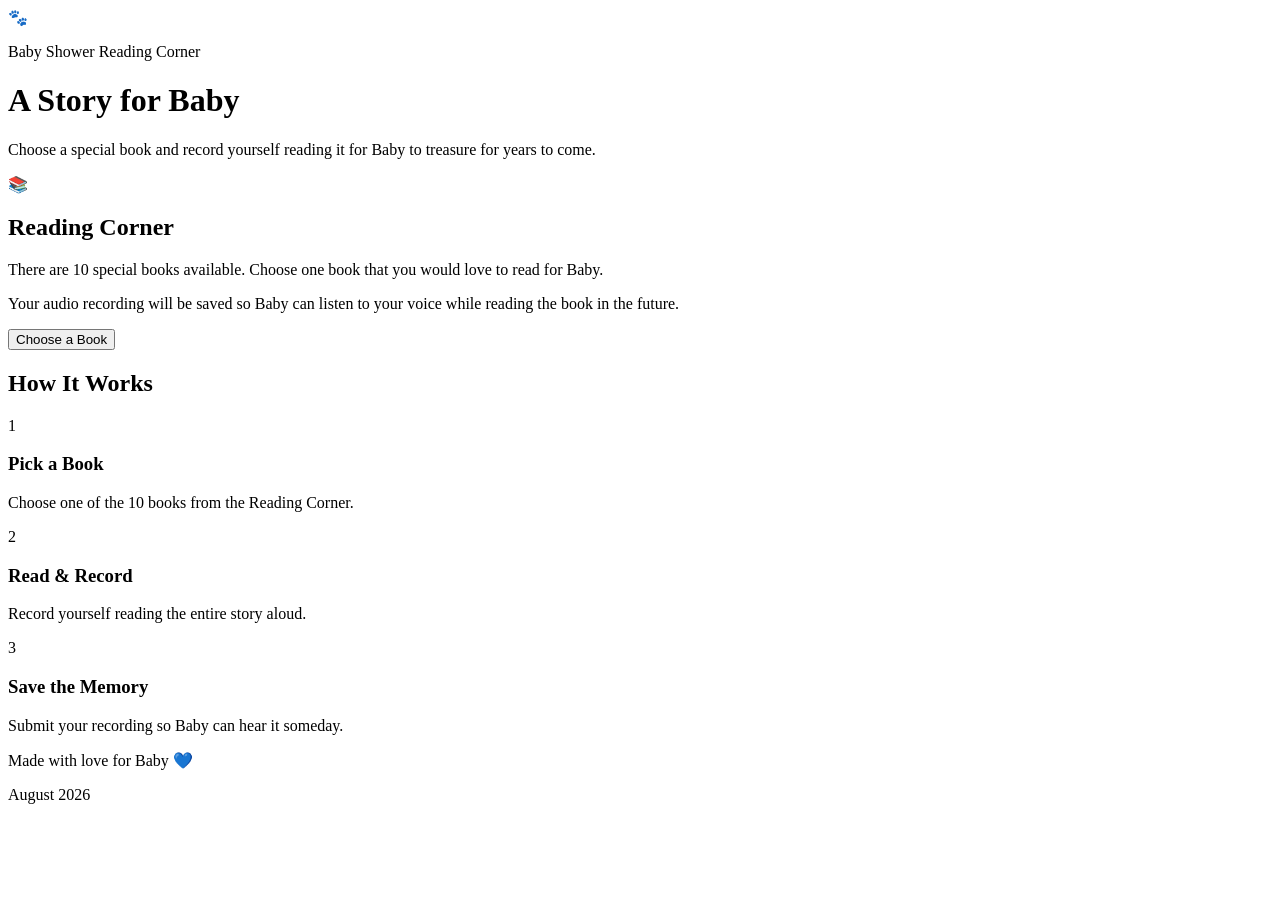
==== docs/index.html @ fb91f5d6 "Create index.html" ====
<!DOCTYPE html>
<html lang="en">

<head>

    <meta charset="UTF-8">

    <meta
        name="viewport"
        content="width=device-width, initial-scale=1.0"
    >

    <title>Baby's Reading Corner</title>

    <link
        rel="stylesheet"
        href="style.css"
    >

</head>


<body>

    <main class="page-container">


        <!-- Welcome Section -->

        <header class="welcome-card">

            <div class="paw-print">
                🐾
            </div>

            <p class="small-title">
                Baby Shower Reading Corner
            </p>

            <h1>
                A Story for Baby
            </h1>

            <p class="welcome-message">
                Choose a special book and record
                yourself reading it for Baby to
                treasure for years to come.
            </p>

        </header>


        <!-- Reading Corner -->

        <section class="reading-card">

            <div class="book-icon">
                📚
            </div>

            <h2>
                Reading Corner
            </h2>

            <p>
                There are 10 special books available.
                Choose one book that you would love
                to read for Baby.
            </p>

            <p>
                Your audio recording will be saved
                so Baby can listen to your voice
                while reading the book in the future.
            </p>

            <button class="choose-button">
                Choose a Book
            </button>

        </section>


        <!-- Instructions -->

        <section class="instructions">

            <h2>
                How It Works
            </h2>

            <div class="steps">

                <div class="step">

                    <span>
                        1
                    </span>

                    <h3>
                        Pick a Book
                    </h3>

                    <p>
                        Choose one of the 10 books
                        from the Reading Corner.
                    </p>

                </div>


                <div class="step">

                    <span>
                        2
                    </span>

                    <h3>
                        Read & Record
                    </h3>

                    <p>
                        Record yourself reading
                        the entire story aloud.
                    </p>

                </div>


                <div class="step">

                    <span>
                        3
                    </span>

                    <h3>
                        Save the Memory
                    </h3>

                    <p>
                        Submit your recording so
                        Baby can hear it someday.
                    </p>

                </div>

            </div>

        </section>


        <!-- Footer -->

        <footer>

            <p>
                Made with love for Baby 💙
            </p>

            <p class="event-date">
                August 2026
            </p>

        </footer>


    </main>

</body>

</html>
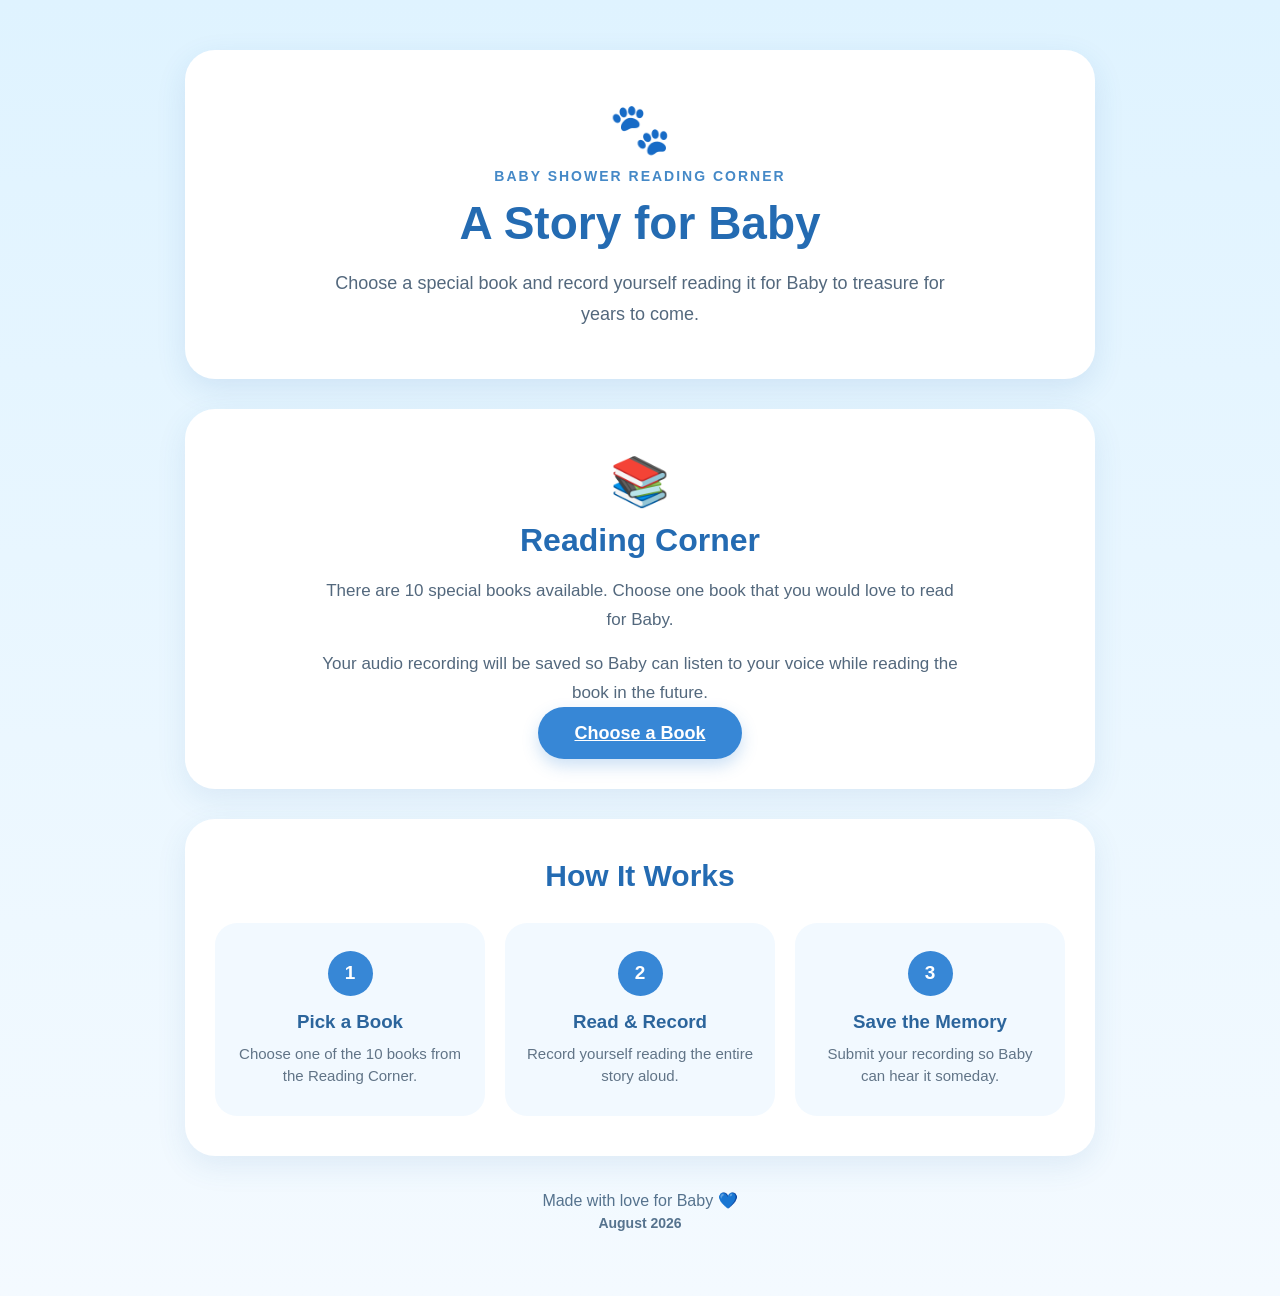
==== commit 88929081: "Update index.html" ====
--- a/docs/index.html
+++ b/docs/index.html
@@ -74,9 +74,12 @@
                 while reading the book in the future.
             </p>
 
-            <button class="choose-button">
-                Choose a Book
-            </button>
+           <a
+    href="books.html"
+    class="choose-button"
+>
+    Choose a Book
+</a>
 
         </section>
 
--- a/docs/style.css
+++ b/docs/style.css
@@ -0,0 +1,563 @@
+/* ========================================
+   BABY SHOWER READING CORNER
+   Main Website Design
+======================================== */
+
+
+/* ---------- Page Reset ---------- */
+
+* {
+    margin: 0;
+    padding: 0;
+    box-sizing: border-box;
+}
+
+
+/* ---------- Main Page ---------- */
+
+body {
+    font-family: Arial, Helvetica, sans-serif;
+
+    background:
+        linear-gradient(
+            180deg,
+            #dff3ff 0%,
+            #f4faff 100%
+        );
+
+    color: #24364b;
+
+    min-height: 100vh;
+}
+
+
+.page-container {
+    width: 90%;
+    max-width: 950px;
+
+    margin: 0 auto;
+
+    padding:
+        50px
+        20px;
+}
+
+
+/* ========================================
+   WELCOME CARD
+======================================== */
+
+.welcome-card {
+    background-color: white;
+
+    text-align: center;
+
+    padding:
+        50px
+        30px;
+
+    border-radius: 30px;
+
+    box-shadow:
+        0
+        10px
+        30px
+        rgba(45, 110, 170, 0.12);
+
+    margin-bottom: 30px;
+}
+
+
+.paw-print {
+    font-size: 50px;
+
+    margin-bottom: 10px;
+}
+
+
+.small-title {
+    color: #4589c7;
+
+    font-size: 14px;
+
+    font-weight: bold;
+
+    letter-spacing: 2px;
+
+    text-transform: uppercase;
+
+    margin-bottom: 12px;
+}
+
+
+.welcome-card h1 {
+    color: #246bb2;
+
+    font-size: 46px;
+
+    margin-bottom: 18px;
+}
+
+
+.welcome-message {
+    max-width: 620px;
+
+    margin: 0 auto;
+
+    font-size: 18px;
+
+    line-height: 1.7;
+
+    color: #53687d;
+}
+
+
+/* ========================================
+   READING CARD
+======================================== */
+
+.reading-card {
+    background-color: white;
+
+    text-align: center;
+
+    padding:
+        45px
+        35px;
+
+    border-radius: 30px;
+
+    box-shadow:
+        0
+        10px
+        30px
+        rgba(45, 110, 170, 0.10);
+
+    margin-bottom: 30px;
+}
+
+
+.book-icon {
+    font-size: 48px;
+
+    margin-bottom: 12px;
+}
+
+
+.reading-card h2 {
+    color: #246bb2;
+
+    font-size: 32px;
+
+    margin-bottom: 18px;
+}
+
+
+.reading-card p {
+    max-width: 650px;
+
+    margin:
+        0
+        auto
+        15px;
+
+    font-size: 17px;
+
+    line-height: 1.7;
+
+    color: #53687d;
+}
+
+
+/* ========================================
+   CHOOSE BOOK BUTTON
+======================================== */
+
+.choose-button {
+    border: none;
+
+    background-color: #3787d6;
+
+    color: white;
+
+    font-size: 18px;
+
+    font-weight: bold;
+
+    padding:
+        16px
+        36px;
+
+    border-radius: 50px;
+
+    margin-top: 18px;
+
+    cursor: pointer;
+
+    box-shadow:
+        0
+        7px
+        16px
+        rgba(55, 135, 214, 0.25);
+
+    transition:
+        transform 0.2s ease,
+        box-shadow 0.2s ease;
+}
+
+
+.choose-button:hover {
+    transform: translateY(-2px);
+
+    box-shadow:
+        0
+        10px
+        20px
+        rgba(55, 135, 214, 0.30);
+}
+
+
+/* ========================================
+   HOW IT WORKS
+======================================== */
+
+.instructions {
+    background-color: white;
+
+    padding:
+        40px
+        30px;
+
+    border-radius: 30px;
+
+    box-shadow:
+        0
+        10px
+        30px
+        rgba(45, 110, 170, 0.10);
+}
+
+
+.instructions h2 {
+    text-align: center;
+
+    color: #246bb2;
+
+    font-size: 30px;
+
+    margin-bottom: 30px;
+}
+
+
+.steps {
+    display: grid;
+
+    grid-template-columns:
+        repeat(3, 1fr);
+
+    gap: 20px;
+}
+
+
+.step {
+    text-align: center;
+
+    background-color: #f2f9ff;
+
+    padding:
+        28px
+        20px;
+
+    border-radius: 22px;
+}
+
+
+.step span {
+    display: flex;
+
+    align-items: center;
+
+    justify-content: center;
+
+    width: 45px;
+
+    height: 45px;
+
+    margin:
+        0
+        auto
+        15px;
+
+    background-color: #3787d6;
+
+    color: white;
+
+    border-radius: 50%;
+
+    font-size: 19px;
+
+    font-weight: bold;
+}
+
+
+.step h3 {
+    color: #2c659c;
+
+    margin-bottom: 10px;
+}
+
+
+.step p {
+    color: #617487;
+
+    font-size: 15px;
+
+    line-height: 1.5;
+}
+
+
+/* ========================================
+   FOOTER
+======================================== */
+
+footer {
+    text-align: center;
+
+    padding:
+        35px
+        10px
+        10px;
+
+    color: #56738e;
+}
+
+
+footer p {
+    margin-bottom: 5px;
+}
+
+
+.event-date {
+    font-size: 14px;
+
+    font-weight: bold;
+}
+
+
+/* ========================================
+   PHONE / MOBILE DESIGN
+======================================== */
+
+@media (max-width: 700px) {
+
+    .page-container {
+        width: 94%;
+
+        padding:
+            25px
+            10px;
+    }
+
+
+    .welcome-card {
+        padding:
+            40px
+            22px;
+    }
+
+
+    .welcome-card h1 {
+        font-size: 35px;
+    }
+
+
+    .welcome-message {
+        font-size: 16px;
+    }
+
+
+    .reading-card {
+        padding:
+            35px
+            22px;
+    }
+
+
+    .steps {
+        grid-template-columns: 1fr;
+    }
+
+
+    .choose-button {
+        width: 100%;
+
+        max-width: 300px;
+    }
+
+}
+
+/* ========================================
+   BOOK SELECTION PAGE
+======================================== */
+
+.book-section {
+    margin-top: 30px;
+}
+
+
+.book-grid {
+    display: grid;
+
+    grid-template-columns:
+        repeat(2, 1fr);
+
+    gap: 20px;
+}
+
+
+.book-card {
+    position: relative;
+
+    display: block;
+
+    background-color: white;
+
+    text-decoration: none;
+
+    color: #24364b;
+
+    padding:
+        32px
+        25px;
+
+    border-radius: 25px;
+
+    text-align: center;
+
+    box-shadow:
+        0
+        10px
+        25px
+        rgba(45, 110, 170, 0.10);
+
+    transition:
+        transform 0.2s ease,
+        box-shadow 0.2s ease;
+}
+
+
+.book-card:hover {
+    transform: translateY(-4px);
+
+    box-shadow:
+        0
+        14px
+        30px
+        rgba(45, 110, 170, 0.16);
+}
+
+
+.book-number {
+    position: absolute;
+
+    top: 18px;
+
+    left: 18px;
+
+    width: 34px;
+
+    height: 34px;
+
+    display: flex;
+
+    align-items: center;
+
+    justify-content: center;
+
+    background-color: #3787d6;
+
+    color: white;
+
+    border-radius: 50%;
+
+    font-weight: bold;
+}
+
+
+.book-emoji {
+    font-size: 52px;
+
+    margin-bottom: 15px;
+}
+
+
+.book-card h2 {
+    color: #246bb2;
+
+    font-size: 22px;
+
+    margin-bottom: 10px;
+}
+
+
+.book-card p {
+    color: #667b90;
+
+    font-size: 15px;
+}
+
+
+/* ========================================
+   BACK BUTTON
+======================================== */
+
+.back-area {
+    text-align: center;
+
+    margin-top: 35px;
+}
+
+
+.back-button {
+    display: inline-block;
+
+    text-decoration: none;
+
+    color: #246bb2;
+
+    background-color: white;
+
+    padding:
+        14px
+        26px;
+
+    border-radius: 50px;
+
+    font-weight: bold;
+
+    box-shadow:
+        0
+        8px
+        20px
+        rgba(45, 110, 170, 0.10);
+}
+
+
+/* ========================================
+   MOBILE BOOK PAGE
+======================================== */
+
+@media (max-width: 700px) {
+
+    .book-grid {
+        grid-template-columns: 1fr;
+    }
+
+
+    .book-card {
+        padding:
+            30px
+            20px;
+    }
+
+}
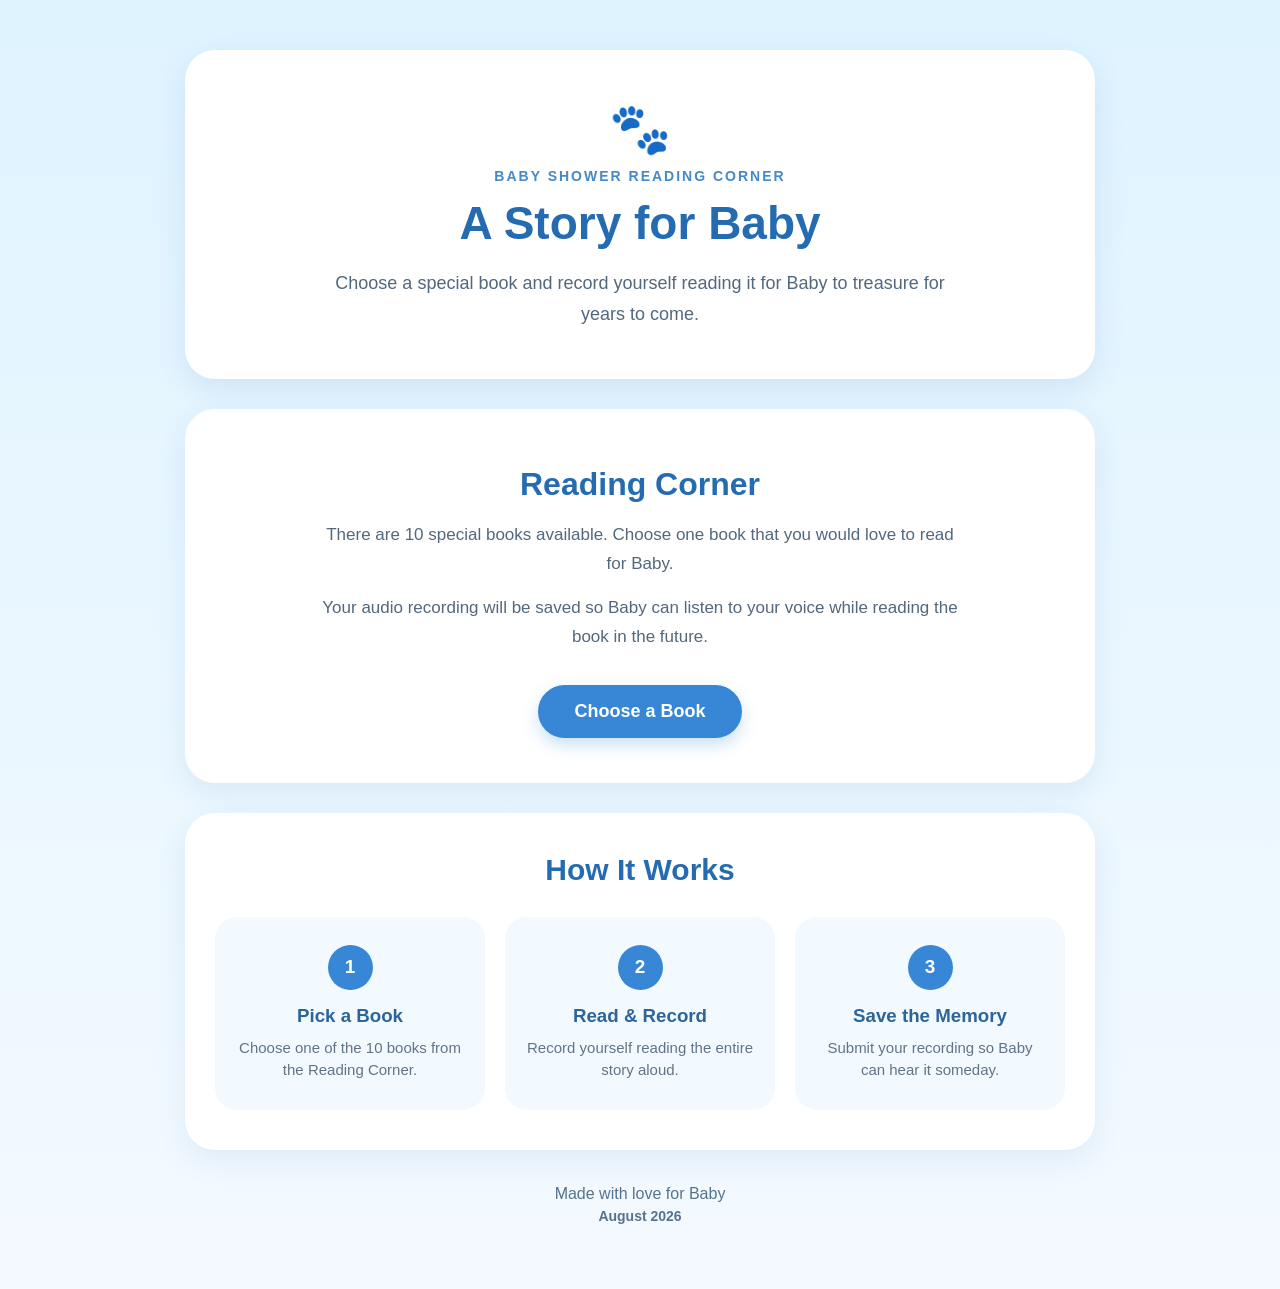
==== commit d807aaee: "Update index.html" ====
--- a/docs/index.html
+++ b/docs/index.html
@@ -55,7 +55,7 @@
         <section class="reading-card">
 
             <div class="book-icon">
-                📚
+                
             </div>
 
             <h2>
@@ -74,12 +74,9 @@
                 while reading the book in the future.
             </p>
 
-           <a
-    href="books.html"
-    class="choose-button"
->
+          <button class="choose-button">
     Choose a Book
-</a>
+</button>
 
         </section>
 
@@ -157,7 +154,7 @@
         <footer>
 
             <p>
-                Made with love for Baby 💙
+                Made with love for Baby 
             </p>
 
             <p class="event-date">
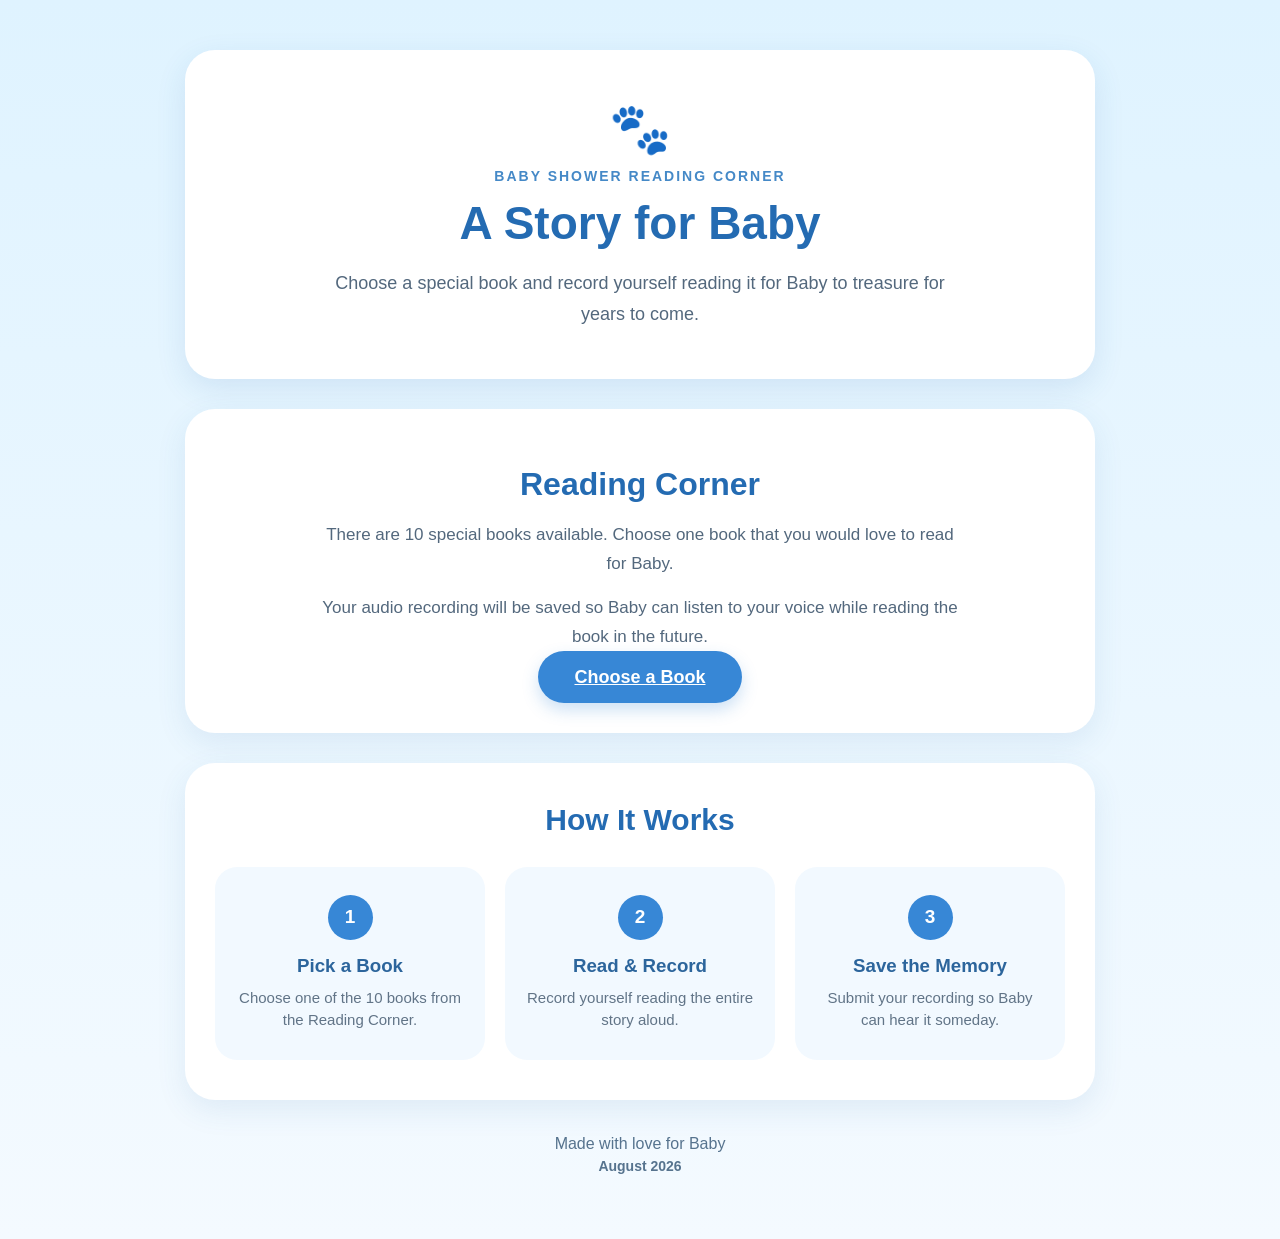
==== commit 4de0c9a0: "Update index.html" ====
--- a/docs/index.html
+++ b/docs/index.html
@@ -74,9 +74,9 @@
                 while reading the book in the future.
             </p>
 
-          <button class="choose-button">
+          <a href="books.html" class="choose-button">
     Choose a Book
-</button>
+</a>
 
         </section>
 
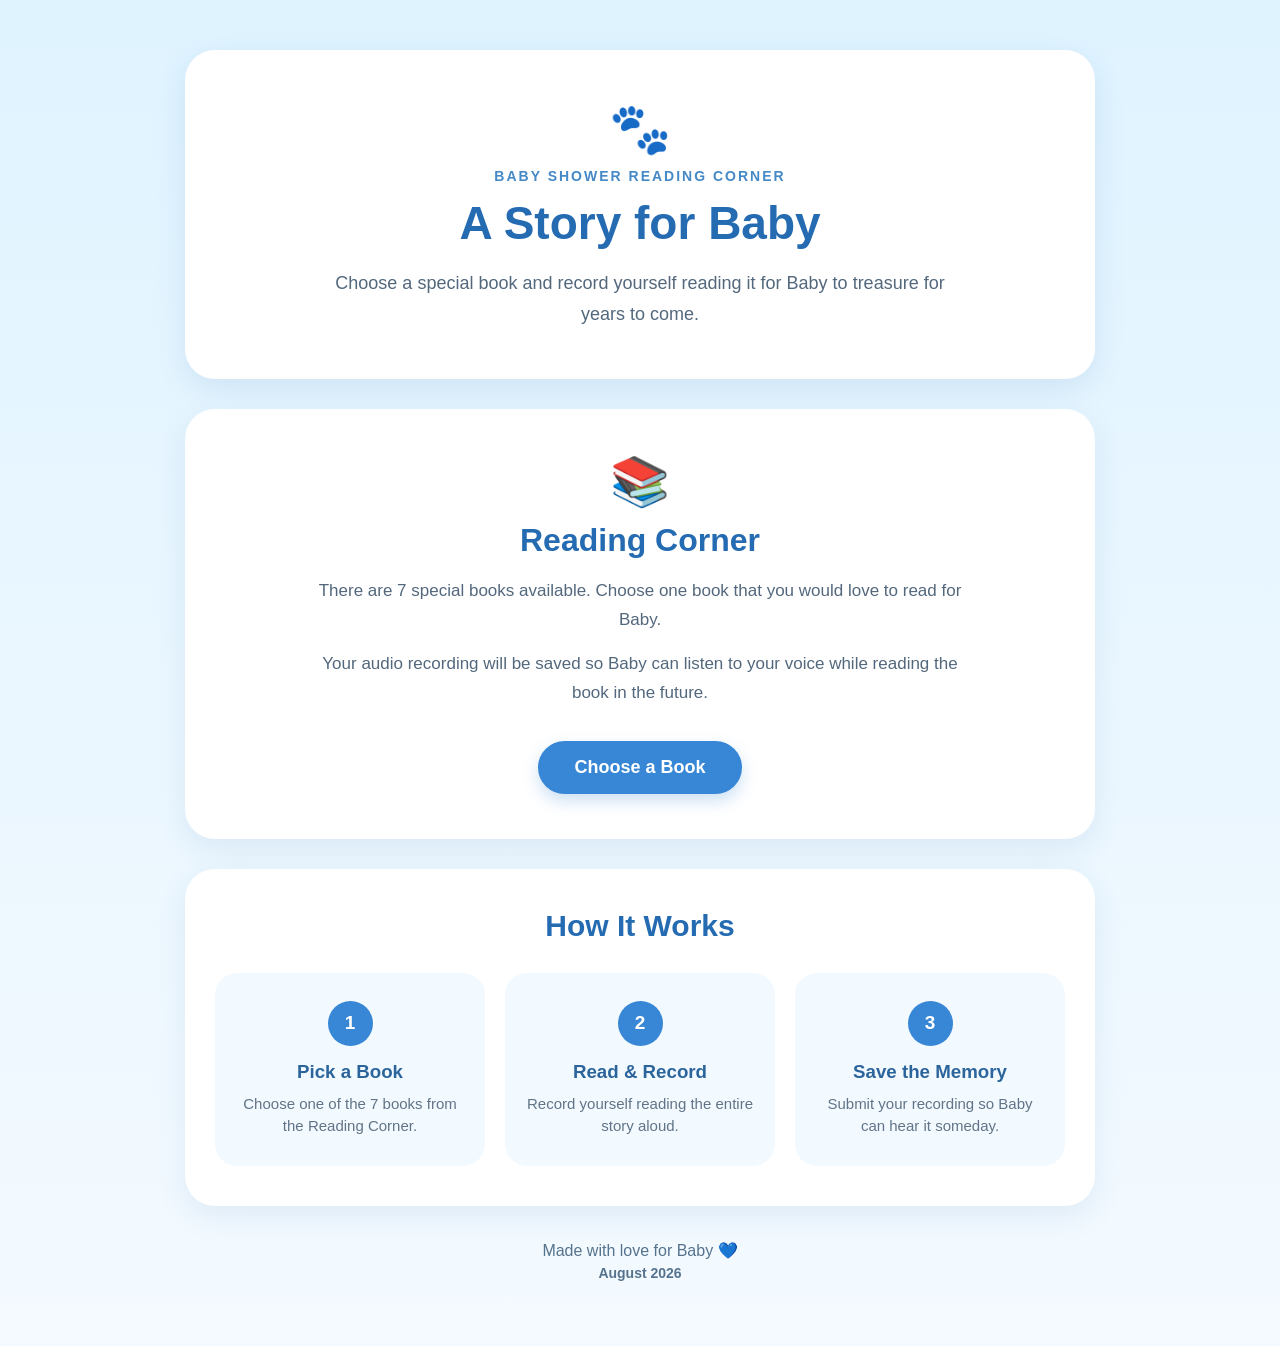
==== commit 8cc5ce66: "Update index.html" ====
--- a/docs/index.html
+++ b/docs/index.html
@@ -2,7 +2,6 @@
 <html lang="en">
 
 <head>
-
     <meta charset="UTF-8">
 
     <meta
@@ -16,14 +15,11 @@
         rel="stylesheet"
         href="style.css"
     >
-
 </head>
-
 
 <body>
 
     <main class="page-container">
-
 
         <!-- Welcome Section -->
 
@@ -55,7 +51,7 @@
         <section class="reading-card">
 
             <div class="book-icon">
-                
+                📚
             </div>
 
             <h2>
@@ -63,7 +59,7 @@
             </h2>
 
             <p>
-                There are 10 special books available.
+                There are 7 special books available.
                 Choose one book that you would love
                 to read for Baby.
             </p>
@@ -74,9 +70,12 @@
                 while reading the book in the future.
             </p>
 
-          <a href="books.html" class="choose-button">
-    Choose a Book
-</a>
+            <a
+                href="books.html"
+                class="choose-button"
+            >
+                Choose a Book
+            </a>
 
         </section>
 
@@ -102,7 +101,7 @@
                     </h3>
 
                     <p>
-                        Choose one of the 10 books
+                        Choose one of the 7 books
                         from the Reading Corner.
                     </p>
 
@@ -154,7 +153,7 @@
         <footer>
 
             <p>
-                Made with love for Baby 
+                Made with love for Baby 💙
             </p>
 
             <p class="event-date">
@@ -163,7 +162,6 @@
 
         </footer>
 
-
     </main>
 
 </body>
--- a/docs/style.css
+++ b/docs/style.css
@@ -174,6 +174,9 @@
 ======================================== */
 
 .choose-button {
+   display: inline-block;
+text-decoration: none;
+   
     border: none;
 
     background-color: #3787d6;
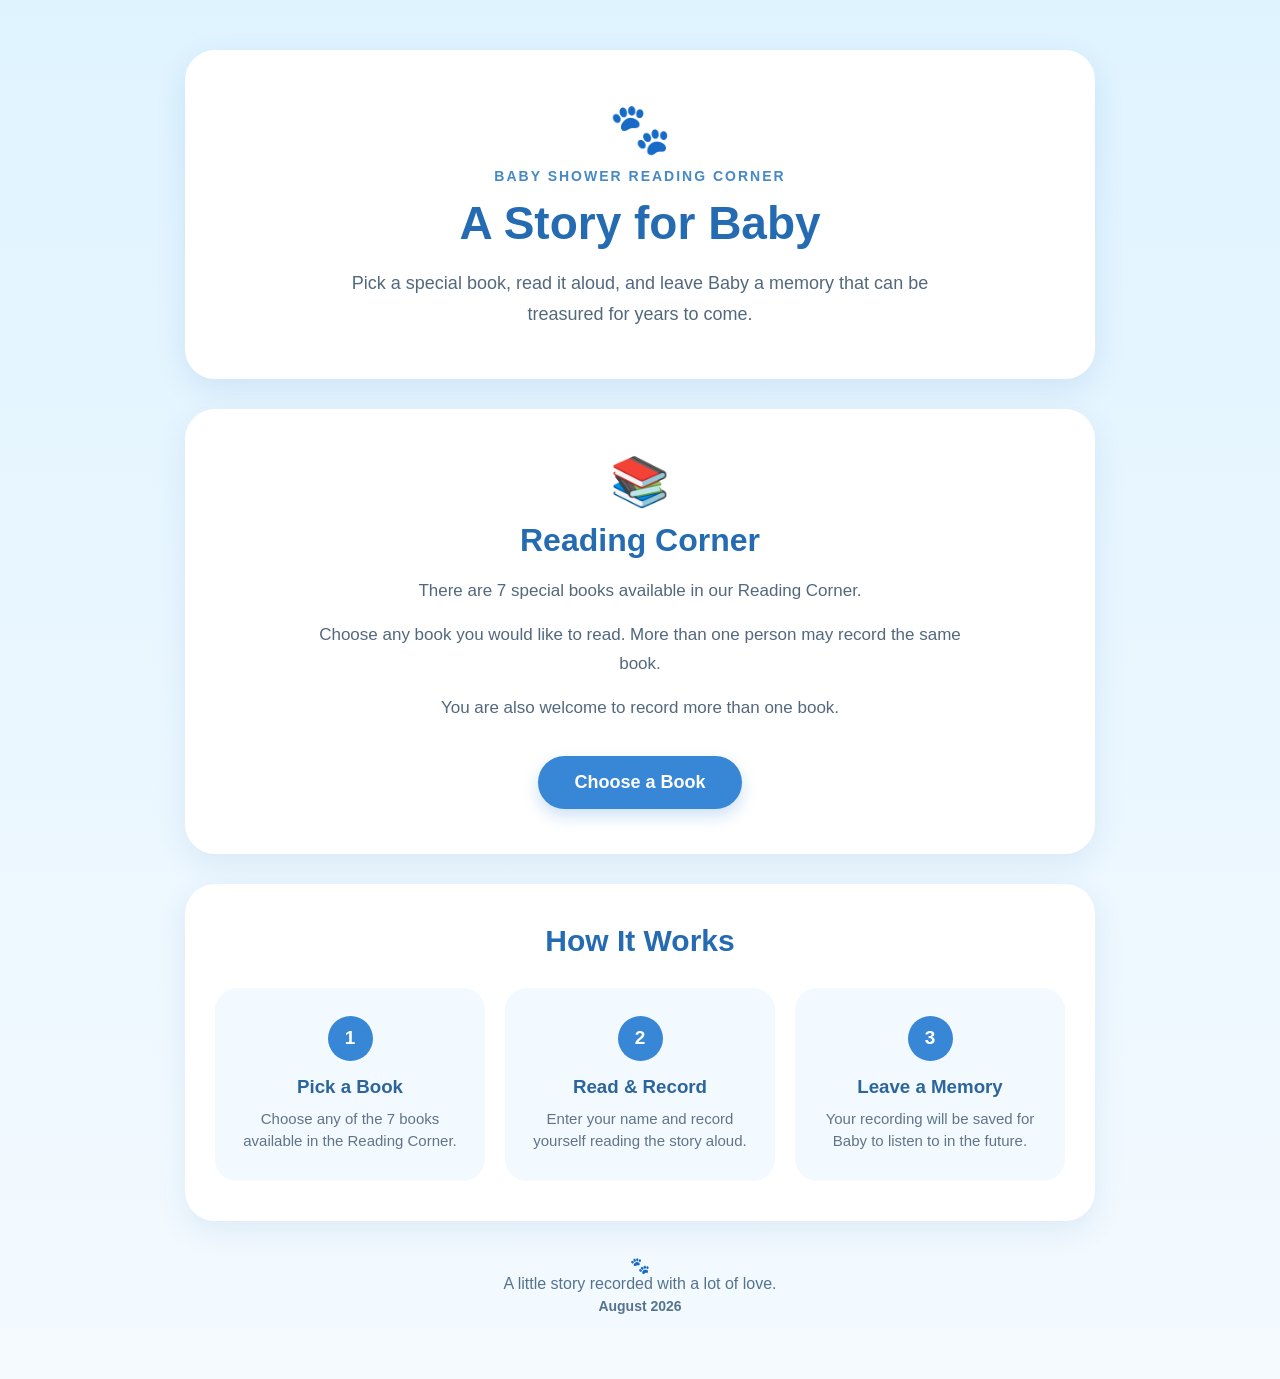
==== commit d80cf4f7: "Update index.html" ====
--- a/docs/index.html
+++ b/docs/index.html
@@ -38,9 +38,9 @@
             </h1>
 
             <p class="welcome-message">
-                Choose a special book and record
-                yourself reading it for Baby to
-                treasure for years to come.
+                Pick a special book, read it aloud,
+                and leave Baby a memory that can
+                be treasured for years to come.
             </p>
 
         </header>
@@ -59,15 +59,19 @@
             </h2>
 
             <p>
-                There are 7 special books available.
-                Choose one book that you would love
-                to read for Baby.
+                There are 7 special books available
+                in our Reading Corner.
             </p>
 
             <p>
-                Your audio recording will be saved
-                so Baby can listen to your voice
-                while reading the book in the future.
+                Choose any book you would like
+                to read. More than one person may
+                record the same book.
+            </p>
+
+            <p>
+                You are also welcome to record
+                more than one book.
             </p>
 
             <a
@@ -80,7 +84,7 @@
         </section>
 
 
-        <!-- Instructions -->
+        <!-- How It Works -->
 
         <section class="instructions">
 
@@ -101,8 +105,8 @@
                     </h3>
 
                     <p>
-                        Choose one of the 7 books
-                        from the Reading Corner.
+                        Choose any of the 7 books
+                        available in the Reading Corner.
                     </p>
 
                 </div>
@@ -119,8 +123,8 @@
                     </h3>
 
                     <p>
-                        Record yourself reading
-                        the entire story aloud.
+                        Enter your name and record
+                        yourself reading the story aloud.
                     </p>
 
                 </div>
@@ -133,12 +137,13 @@
                     </span>
 
                     <h3>
-                        Save the Memory
+                        Leave a Memory
                     </h3>
 
                     <p>
-                        Submit your recording so
-                        Baby can hear it someday.
+                        Your recording will be saved
+                        for Baby to listen to in
+                        the future.
                     </p>
 
                 </div>
@@ -152,8 +157,12 @@
 
         <footer>
 
+            <div class="footer-paw">
+                🐾
+            </div>
+
             <p>
-                Made with love for Baby 💙
+                A little story recorded with a lot of love.
             </p>
 
             <p class="event-date">
--- a/docs/style.css
+++ b/docs/style.css
@@ -1,6 +1,5 @@
 /* ========================================
    BABY SHOWER READING CORNER
-   Main Website Design
 ======================================== */
 
 
@@ -37,9 +36,7 @@
 
     margin: 0 auto;
 
-    padding:
-        50px
-        20px;
+    padding: 50px 20px;
 }
 
 
@@ -52,16 +49,12 @@
 
     text-align: center;
 
-    padding:
-        50px
-        30px;
+    padding: 50px 30px;
 
     border-radius: 30px;
 
     box-shadow:
-        0
-        10px
-        30px
+        0 10px 30px
         rgba(45, 110, 170, 0.12);
 
     margin-bottom: 30px;
@@ -70,7 +63,6 @@
 
 .paw-print {
     font-size: 50px;
-
     margin-bottom: 10px;
 }
 
@@ -121,16 +113,12 @@
 
     text-align: center;
 
-    padding:
-        45px
-        35px;
+    padding: 45px 35px;
 
     border-radius: 30px;
 
     box-shadow:
-        0
-        10px
-        30px
+        0 10px 30px
         rgba(45, 110, 170, 0.10);
 
     margin-bottom: 30px;
@@ -139,7 +127,6 @@
 
 .book-icon {
     font-size: 48px;
-
     margin-bottom: 12px;
 }
 
@@ -156,10 +143,7 @@
 .reading-card p {
     max-width: 650px;
 
-    margin:
-        0
-        auto
-        15px;
+    margin: 0 auto 15px;
 
     font-size: 17px;
 
@@ -174,9 +158,10 @@
 ======================================== */
 
 .choose-button {
-   display: inline-block;
-text-decoration: none;
-   
+    display: inline-block;
+
+    text-decoration: none;
+
     border: none;
 
     background-color: #3787d6;
@@ -187,9 +172,7 @@
 
     font-weight: bold;
 
-    padding:
-        16px
-        36px;
+    padding: 16px 36px;
 
     border-radius: 50px;
 
@@ -198,9 +181,7 @@
     cursor: pointer;
 
     box-shadow:
-        0
-        7px
-        16px
+        0 7px 16px
         rgba(55, 135, 214, 0.25);
 
     transition:
@@ -213,9 +194,7 @@
     transform: translateY(-2px);
 
     box-shadow:
-        0
-        10px
-        20px
+        0 10px 20px
         rgba(55, 135, 214, 0.30);
 }
 
@@ -227,16 +206,12 @@
 .instructions {
     background-color: white;
 
-    padding:
-        40px
-        30px;
+    padding: 40px 30px;
 
     border-radius: 30px;
 
     box-shadow:
-        0
-        10px
-        30px
+        0 10px 30px
         rgba(45, 110, 170, 0.10);
 }
 
@@ -267,9 +242,7 @@
 
     background-color: #f2f9ff;
 
-    padding:
-        28px
-        20px;
+    padding: 28px 20px;
 
     border-radius: 22px;
 }
@@ -286,10 +259,7 @@
 
     height: 45px;
 
-    margin:
-        0
-        auto
-        15px;
+    margin: 0 auto 15px;
 
     background-color: #3787d6;
 
@@ -305,7 +275,6 @@
 
 .step h3 {
     color: #2c659c;
-
     margin-bottom: 10px;
 }
 
@@ -320,87 +289,7 @@
 
 
 /* ========================================
-   FOOTER
-======================================== */
-
-footer {
-    text-align: center;
-
-    padding:
-        35px
-        10px
-        10px;
-
-    color: #56738e;
-}
-
-
-footer p {
-    margin-bottom: 5px;
-}
-
-
-.event-date {
-    font-size: 14px;
-
-    font-weight: bold;
-}
-
-
-/* ========================================
-   PHONE / MOBILE DESIGN
-======================================== */
-
-@media (max-width: 700px) {
-
-    .page-container {
-        width: 94%;
-
-        padding:
-            25px
-            10px;
-    }
-
-
-    .welcome-card {
-        padding:
-            40px
-            22px;
-    }
-
-
-    .welcome-card h1 {
-        font-size: 35px;
-    }
-
-
-    .welcome-message {
-        font-size: 16px;
-    }
-
-
-    .reading-card {
-        padding:
-            35px
-            22px;
-    }
-
-
-    .steps {
-        grid-template-columns: 1fr;
-    }
-
-
-    .choose-button {
-        width: 100%;
-
-        max-width: 300px;
-    }
-
-}
-
-/* ========================================
-   BOOK SELECTION PAGE
+   BOOK SELECTION
 ======================================== */
 
 .book-section {
@@ -429,18 +318,14 @@
 
     color: #24364b;
 
-    padding:
-        32px
-        25px;
+    padding: 32px 25px;
 
     border-radius: 25px;
 
     text-align: center;
 
     box-shadow:
-        0
-        10px
-        25px
+        0 10px 25px
         rgba(45, 110, 170, 0.10);
 
     transition:
@@ -453,9 +338,7 @@
     transform: translateY(-4px);
 
     box-shadow:
-        0
-        14px
-        30px
+        0 14px 30px
         rgba(45, 110, 170, 0.16);
 }
 
@@ -464,17 +347,14 @@
     position: absolute;
 
     top: 18px;
-
     left: 18px;
 
     width: 34px;
-
     height: 34px;
 
     display: flex;
 
     align-items: center;
-
     justify-content: center;
 
     background-color: #3787d6;
@@ -489,7 +369,6 @@
 
 .book-emoji {
     font-size: 52px;
-
     margin-bottom: 15px;
 }
 
@@ -505,18 +384,175 @@
 
 .book-card p {
     color: #667b90;
-
     font-size: 15px;
 }
 
 
 /* ========================================
+   RECORDING PAGE
+======================================== */
+
+.recording-card {
+    background-color: white;
+
+    text-align: center;
+
+    padding: 45px 35px;
+
+    border-radius: 30px;
+
+    box-shadow:
+        0 10px 30px
+        rgba(45, 110, 170, 0.10);
+}
+
+
+.recording-card h2 {
+    color: #246bb2;
+
+    font-size: 30px;
+
+    margin-bottom: 30px;
+}
+
+
+.form-group {
+    max-width: 500px;
+
+    margin: 0 auto 35px;
+
+    text-align: left;
+}
+
+
+.form-group label {
+    display: block;
+
+    margin-bottom: 8px;
+
+    font-weight: bold;
+
+    color: #385b7d;
+}
+
+
+.form-group input {
+    width: 100%;
+
+    padding: 15px 18px;
+
+    border:
+        2px solid
+        #d8eafb;
+
+    border-radius: 15px;
+
+    font-size: 17px;
+
+    outline: none;
+}
+
+
+.form-group input:focus {
+    border-color: #3787d6;
+}
+
+
+.microphone-circle {
+    width: 110px;
+
+    height: 110px;
+
+    margin: 10px auto 20px;
+
+    display: flex;
+
+    align-items: center;
+    justify-content: center;
+
+    background-color: #e7f4ff;
+
+    border-radius: 50%;
+
+    font-size: 52px;
+}
+
+
+.recording-card h3 {
+    color: #2c659c;
+
+    font-size: 24px;
+
+    margin-bottom: 10px;
+}
+
+
+.recording-message {
+    max-width: 520px;
+
+    margin: 0 auto 20px;
+
+    color: #617487;
+
+    font-size: 16px;
+
+    line-height: 1.6;
+}
+
+
+.record-button {
+    border: none;
+
+    background-color: #3787d6;
+
+    color: white;
+
+    font-size: 18px;
+
+    font-weight: bold;
+
+    padding: 16px 35px;
+
+    border-radius: 50px;
+
+    cursor: pointer;
+
+    box-shadow:
+        0 7px 16px
+        rgba(55, 135, 214, 0.25);
+}
+
+
+.recording-status {
+    margin-top: 15px;
+
+    color: #70859a;
+
+    font-size: 14px;
+}
+
+
+.audio-preview {
+    max-width: 550px;
+
+    margin: 35px auto 0;
+
+    padding: 25px;
+
+    background-color: #f2f9ff;
+
+    border-radius: 20px;
+
+    color: #667b90;
+}
+
+
+/* ========================================
    BACK BUTTON
 ======================================== */
 
 .back-area {
     text-align: center;
-
     margin-top: 35px;
 }
 
@@ -530,37 +566,93 @@
 
     background-color: white;
 
-    padding:
-        14px
-        26px;
+    padding: 14px 26px;
 
     border-radius: 50px;
 
     font-weight: bold;
 
     box-shadow:
-        0
-        8px
-        20px
+        0 8px 20px
         rgba(45, 110, 170, 0.10);
 }
 
 
 /* ========================================
-   MOBILE BOOK PAGE
+   FOOTER
+======================================== */
+
+footer {
+    text-align: center;
+
+    padding: 35px 10px 10px;
+
+    color: #56738e;
+}
+
+
+footer p {
+    margin-bottom: 5px;
+}
+
+
+.event-date {
+    font-size: 14px;
+    font-weight: bold;
+}
+
+
+/* ========================================
+   MOBILE PHONES
 ======================================== */
 
 @media (max-width: 700px) {
+
+    .page-container {
+        width: 94%;
+        padding: 25px 10px;
+    }
+
+
+    .welcome-card {
+        padding: 40px 22px;
+    }
+
+
+    .welcome-card h1 {
+        font-size: 35px;
+    }
+
+
+    .welcome-message {
+        font-size: 16px;
+    }
+
+
+    .reading-card {
+        padding: 35px 22px;
+    }
+
+
+    .steps {
+        grid-template-columns: 1fr;
+    }
+
 
     .book-grid {
         grid-template-columns: 1fr;
     }
 
 
-    .book-card {
-        padding:
-            30px
-            20px;
-    }
-
-}
+    .recording-card {
+        padding: 35px 22px;
+    }
+
+
+    .choose-button,
+    .record-button {
+        width: 100%;
+        max-width: 300px;
+    }
+
+}
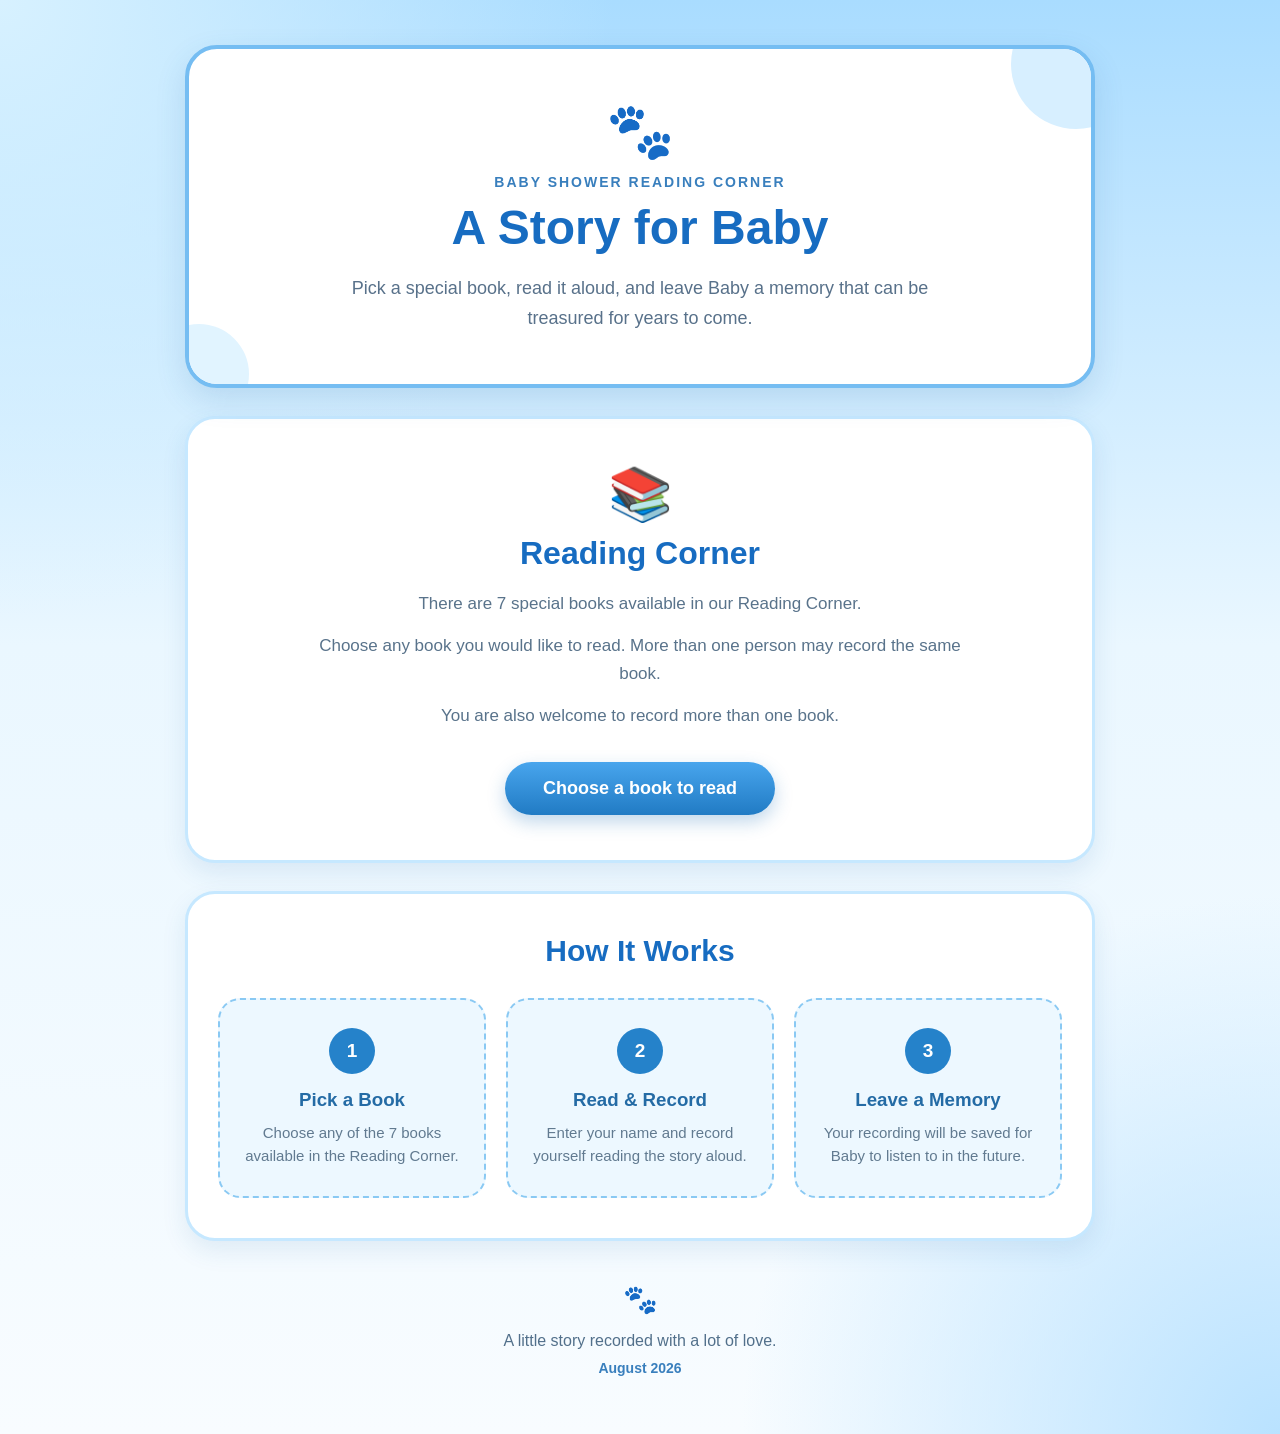
==== commit 48fa05f3: "Update index.html" ====
--- a/docs/index.html
+++ b/docs/index.html
@@ -4,24 +4,20 @@
 <head>
     <meta charset="UTF-8">
 
-    <meta
-        name="viewport"
-        content="width=device-width, initial-scale=1.0"
-    >
+    <meta name="viewport" 
+        content="width=device-width, initial-scale=1.0">
 
     <title>Baby's Reading Corner</title>
 
-    <link
-        rel="stylesheet"
-        href="style.css"
-    >
+    <link rel="stylesheet"
+        href="style.css" >
 </head>
 
 <body>
 
     <main class="page-container">
 
-        <!-- Welcome Section -->
+        <!-- Starting screen for guest -->
 
         <header class="welcome-card">
 
@@ -46,7 +42,7 @@
         </header>
 
 
-        <!-- Reading Corner -->
+        <!-- Reading corner -->
 
         <section class="reading-card">
 
@@ -74,11 +70,9 @@
                 more than one book.
             </p>
 
-            <a
-                href="books.html"
-                class="choose-button"
-            >
-                Choose a Book
+            <a href="books.html"
+                class="choose-button">
+                Choose a book to read
             </a>
 
         </section>
--- a/docs/style.css
+++ b/docs/style.css
@@ -1,9 +1,13 @@
-/* ========================================
+/* =========================================================
    BABY SHOWER READING CORNER
-======================================== */
-
-
-/* ---------- Page Reset ---------- */
+   Blue Paw Storybook Theme
+   August 2026
+========================================================= */
+
+
+/* =========================================================
+   1. PAGE RESET
+========================================================= */
 
 * {
     margin: 0;
@@ -12,177 +16,296 @@
 }
 
 
-/* ---------- Main Page ---------- */
+html {
+    scroll-behavior: smooth;
+}
+
 
 body {
-    font-family: Arial, Helvetica, sans-serif;
+    min-height: 100vh;
+
+    font-family:
+        "Trebuchet MS",
+        Arial,
+        Helvetica,
+        sans-serif;
+
+    color: #24415f;
+
+    background:
+        radial-gradient(
+            circle at top left,
+            #d7f1ff 0%,
+            transparent 32%
+        ),
+        radial-gradient(
+            circle at bottom right,
+            #b9e2ff 0%,
+            transparent 28%
+        ),
+        linear-gradient(
+            180deg,
+            #a9dcff 0%,
+            #eaf7ff 45%,
+            #f8fcff 100%
+        );
+}
+
+
+/* =========================================================
+   2. MAIN PAGE CONTAINER
+========================================================= */
+
+.page-container {
+    width: 92%;
+    max-width: 950px;
+
+    margin: 0 auto;
+
+    padding: 45px 20px;
+}
+
+
+/* =========================================================
+   3. WELCOME CARD
+========================================================= */
+
+.welcome-card {
+    position: relative;
+
+    overflow: hidden;
+
+    background-color: #ffffff;
+
+    text-align: center;
+
+    padding: 50px 30px;
+
+    border:
+        4px solid
+        #75bdf2;
+
+    border-radius: 32px;
+
+    box-shadow:
+        0 12px 30px
+        rgba(32, 99, 160, 0.15);
+
+    margin-bottom: 28px;
+}
+
+
+/* Decorative Bubble */
+
+.welcome-card::before {
+    content: "";
+
+    position: absolute;
+
+    width: 100px;
+    height: 100px;
+
+    left: -40px;
+    bottom: -40px;
+
+    background-color: #e1f4ff;
+
+    border-radius: 50%;
+}
+
+
+/* Decorative Bubble */
+
+.welcome-card::after {
+    content: "";
+
+    position: absolute;
+
+    width: 130px;
+    height: 130px;
+
+    right: -50px;
+    top: -50px;
+
+    background-color: #d7efff;
+
+    border-radius: 50%;
+}
+
+
+/* =========================================================
+   4. PAW PRINT
+========================================================= */
+
+.paw-print {
+    position: relative;
+
+    z-index: 2;
+
+    font-size: 55px;
+
+    margin-bottom: 10px;
+}
+
+
+.footer-paw {
+    font-size: 28px;
+
+    margin-bottom: 8px;
+}
+
+
+/* =========================================================
+   5. SMALL SECTION TITLES
+========================================================= */
+
+.small-title {
+    position: relative;
+
+    z-index: 2;
+
+    color: #397fbd;
+
+    font-size: 14px;
+
+    font-weight: bold;
+
+    letter-spacing: 2px;
+
+    text-transform: uppercase;
+
+    margin-bottom: 12px;
+}
+
+
+/* =========================================================
+   6. WELCOME TEXT
+========================================================= */
+
+.welcome-card h1 {
+    position: relative;
+
+    z-index: 2;
+
+    color: #176cc1;
+
+    font-size: 48px;
+
+    line-height: 1.1;
+
+    margin-bottom: 18px;
+}
+
+
+.welcome-message {
+    position: relative;
+
+    z-index: 2;
+
+    max-width: 620px;
+
+    margin: 0 auto;
+
+    color: #58718a;
+
+    font-size: 18px;
+
+    line-height: 1.7;
+}
+
+
+/* =========================================================
+   7. READING CORNER CARD
+========================================================= */
+
+.reading-card {
+    background-color: #ffffff;
+
+    text-align: center;
+
+    padding: 45px 35px;
+
+    border:
+        3px solid
+        #c6e8ff;
+
+    border-radius: 30px;
+
+    box-shadow:
+        0 10px 25px
+        rgba(32, 99, 160, 0.11);
+
+    margin-bottom: 28px;
+}
+
+
+.book-icon {
+    font-size: 52px;
+
+    margin-bottom: 10px;
+}
+
+
+.reading-card h2 {
+    color: #176cc1;
+
+    font-size: 32px;
+
+    margin-bottom: 18px;
+}
+
+
+.reading-card p {
+    max-width: 650px;
+
+    margin:
+        0
+        auto
+        14px;
+
+    color: #59738b;
+
+    font-size: 17px;
+
+    line-height: 1.65;
+}
+
+
+/* =========================================================
+   8. MAIN BUTTON
+========================================================= */
+
+.choose-button {
+    display: inline-block;
+
+    text-decoration: none;
+
+    border: none;
 
     background:
         linear-gradient(
             180deg,
-            #dff3ff 0%,
-            #f4faff 100%
+            #48a5ed,
+            #217bc4
         );
 
-    color: #24364b;
-
-    min-height: 100vh;
-}
-
-
-.page-container {
-    width: 90%;
-    max-width: 950px;
-
-    margin: 0 auto;
-
-    padding: 50px 20px;
-}
-
-
-/* ========================================
-   WELCOME CARD
-======================================== */
-
-.welcome-card {
-    background-color: white;
-
-    text-align: center;
-
-    padding: 50px 30px;
-
-    border-radius: 30px;
-
-    box-shadow:
-        0 10px 30px
-        rgba(45, 110, 170, 0.12);
-
-    margin-bottom: 30px;
-}
-
-
-.paw-print {
-    font-size: 50px;
-    margin-bottom: 10px;
-}
-
-
-.small-title {
-    color: #4589c7;
-
-    font-size: 14px;
+    color: #ffffff;
+
+    font-size: 18px;
 
     font-weight: bold;
 
-    letter-spacing: 2px;
-
-    text-transform: uppercase;
-
-    margin-bottom: 12px;
-}
-
-
-.welcome-card h1 {
-    color: #246bb2;
-
-    font-size: 46px;
-
-    margin-bottom: 18px;
-}
-
-
-.welcome-message {
-    max-width: 620px;
-
-    margin: 0 auto;
-
-    font-size: 18px;
-
-    line-height: 1.7;
-
-    color: #53687d;
-}
-
-
-/* ========================================
-   READING CARD
-======================================== */
-
-.reading-card {
-    background-color: white;
-
-    text-align: center;
-
-    padding: 45px 35px;
-
-    border-radius: 30px;
-
-    box-shadow:
-        0 10px 30px
-        rgba(45, 110, 170, 0.10);
-
-    margin-bottom: 30px;
-}
-
-
-.book-icon {
-    font-size: 48px;
-    margin-bottom: 12px;
-}
-
-
-.reading-card h2 {
-    color: #246bb2;
-
-    font-size: 32px;
-
-    margin-bottom: 18px;
-}
-
-
-.reading-card p {
-    max-width: 650px;
-
-    margin: 0 auto 15px;
-
-    font-size: 17px;
-
-    line-height: 1.7;
-
-    color: #53687d;
-}
-
-
-/* ========================================
-   CHOOSE BOOK BUTTON
-======================================== */
-
-.choose-button {
-    display: inline-block;
-
-    text-decoration: none;
-
-    border: none;
-
-    background-color: #3787d6;
-
-    color: white;
-
-    font-size: 18px;
-
-    font-weight: bold;
-
-    padding: 16px 36px;
+    padding: 16px 38px;
+
+    margin-top: 18px;
 
     border-radius: 50px;
 
-    margin-top: 18px;
-
     cursor: pointer;
 
     box-shadow:
-        0 7px 16px
-        rgba(55, 135, 214, 0.25);
+        0 7px 18px
+        rgba(28, 111, 184, 0.28);
 
     transition:
         transform 0.2s ease,
@@ -191,35 +314,39 @@
 
 
 .choose-button:hover {
-    transform: translateY(-2px);
-
-    box-shadow:
-        0 10px 20px
-        rgba(55, 135, 214, 0.30);
-}
-
-
-/* ========================================
-   HOW IT WORKS
-======================================== */
+    transform: translateY(-3px);
+
+    box-shadow:
+        0 11px 24px
+        rgba(28, 111, 184, 0.32);
+}
+
+
+/* =========================================================
+   9. HOW IT WORKS
+========================================================= */
 
 .instructions {
-    background-color: white;
+    background-color: #ffffff;
 
     padding: 40px 30px;
 
+    border:
+        3px solid
+        #c6e8ff;
+
     border-radius: 30px;
 
     box-shadow:
-        0 10px 30px
-        rgba(45, 110, 170, 0.10);
+        0 10px 25px
+        rgba(32, 99, 160, 0.10);
 }
 
 
 .instructions h2 {
     text-align: center;
 
-    color: #246bb2;
+    color: #176cc1;
 
     font-size: 30px;
 
@@ -240,7 +367,11 @@
 .step {
     text-align: center;
 
-    background-color: #f2f9ff;
+    background-color: #edf8ff;
+
+    border:
+        2px dashed
+        #8ac9f3;
 
     padding: 28px 20px;
 
@@ -255,15 +386,17 @@
 
     justify-content: center;
 
-    width: 45px;
-
-    height: 45px;
-
-    margin: 0 auto 15px;
-
-    background-color: #3787d6;
-
-    color: white;
+    width: 46px;
+    height: 46px;
+
+    margin:
+        0
+        auto
+        15px;
+
+    background-color: #2582ca;
+
+    color: #ffffff;
 
     border-radius: 50%;
 
@@ -274,23 +407,24 @@
 
 
 .step h3 {
-    color: #2c659c;
+    color: #246ba5;
+
     margin-bottom: 10px;
 }
 
 
 .step p {
-    color: #617487;
+    color: #617a90;
 
     font-size: 15px;
 
-    line-height: 1.5;
-}
-
-
-/* ========================================
-   BOOK SELECTION
-======================================== */
+    line-height: 1.55;
+}
+
+
+/* =========================================================
+   10. BOOK SELECTION PAGE
+========================================================= */
 
 .book-section {
     margin-top: 30px;
@@ -303,30 +437,340 @@
     grid-template-columns:
         repeat(2, 1fr);
 
-    gap: 20px;
-}
-
+    gap: 22px;
+}
+
+
+/* =========================================================
+   11. INDIVIDUAL BOOK CARDS
+========================================================= */
 
 .book-card {
     position: relative;
 
     display: block;
 
-    background-color: white;
+    min-height: 210px;
+
+    background-color: #ffffff;
+
+    color: #24415f;
 
     text-decoration: none;
 
-    color: #24364b;
-
-    padding: 32px 25px;
-
-    border-radius: 25px;
-
     text-align: center;
 
-    box-shadow:
-        0 10px 25px
-        rgba(45, 110, 170, 0.10);
+    padding:
+        34px
+        25px
+        30px;
+
+    border:
+        3px solid
+        #b8e0fb;
+
+    border-radius: 26px;
+
+    box-shadow:
+        0 9px 22px
+        rgba(32, 99, 160, 0.10);
+
+    transition:
+        transform 0.2s ease,
+        border-color 0.2s ease,
+        box-shadow 0.2s ease;
+}
+
+
+.book-card:hover {
+    transform: translateY(-5px);
+
+    border-color: #68b5e9;
+
+    box-shadow:
+        0 14px 30px
+        rgba(32, 99, 160, 0.16);
+}
+
+
+/* Book Number */
+
+.book-number {
+    position: absolute;
+
+    top: 18px;
+    left: 18px;
+
+    display: flex;
+
+    align-items: center;
+
+    justify-content: center;
+
+    width: 38px;
+    height: 38px;
+
+    background-color: #2383cc;
+
+    color: #ffffff;
+
+    border-radius: 50%;
+
+    font-size: 16px;
+
+    font-weight: bold;
+
+    box-shadow:
+        0 4px 10px
+        rgba(35, 131, 204, 0.20);
+}
+
+
+/* Book Icon */
+
+.book-emoji {
+    font-size: 54px;
+
+    margin-bottom: 15px;
+}
+
+
+/* Real Book Titles */
+
+.book-card h2 {
+    max-width: 330px;
+
+    margin:
+        0
+        auto
+        10px;
+
+    color: #176cc1;
+
+    font-size: 22px;
+
+    line-height: 1.3;
+}
+
+
+.book-card p {
+    color: #667e93;
+
+    font-size: 15px;
+
+    line-height: 1.5;
+}
+
+
+/* =========================================================
+   12. RECORDING PAGE
+========================================================= */
+
+.recording-card {
+    background-color: #ffffff;
+
+    text-align: center;
+
+    padding: 45px 35px;
+
+    border:
+        3px solid
+        #c6e8ff;
+
+    border-radius: 30px;
+
+    box-shadow:
+        0 10px 28px
+        rgba(32, 99, 160, 0.12);
+}
+
+
+/* Selected Book Title */
+
+.recording-card h2 {
+    max-width: 650px;
+
+    margin:
+        0
+        auto
+        30px;
+
+    color: #176cc1;
+
+    font-size: 31px;
+
+    line-height: 1.3;
+}
+
+
+/* =========================================================
+   13. READER NAME
+========================================================= */
+
+.form-group {
+    max-width: 500px;
+
+    margin:
+        0
+        auto
+        35px;
+
+    text-align: left;
+}
+
+
+.form-group label {
+    display: block;
+
+    margin-bottom: 8px;
+
+    color: #385f83;
+
+    font-size: 16px;
+
+    font-weight: bold;
+}
+
+
+.form-group input {
+    width: 100%;
+
+    padding: 15px 18px;
+
+    background-color: #fbfdff;
+
+    color: #284a69;
+
+    border:
+        2px solid
+        #c9e6fa;
+
+    border-radius: 15px;
+
+    outline: none;
+
+    font-family: inherit;
+
+    font-size: 17px;
+
+    transition:
+        border-color 0.2s ease,
+        box-shadow 0.2s ease;
+}
+
+
+.form-group input::placeholder {
+    color: #9aafc0;
+}
+
+
+.form-group input:focus {
+    border-color: #328fd2;
+
+    box-shadow:
+        0 0 0 4px
+        rgba(50, 143, 210, 0.10);
+}
+
+
+/* =========================================================
+   14. MICROPHONE AREA
+========================================================= */
+
+.microphone-circle {
+    display: flex;
+
+    align-items: center;
+
+    justify-content: center;
+
+    width: 115px;
+    height: 115px;
+
+    margin:
+        10px
+        auto
+        20px;
+
+    background:
+        linear-gradient(
+            145deg,
+            #e7f6ff,
+            #c7eaff
+        );
+
+    border:
+        3px solid
+        #92cef4;
+
+    border-radius: 50%;
+
+    font-size: 52px;
+
+    box-shadow:
+        0 8px 20px
+        rgba(45, 139, 205, 0.13);
+}
+
+
+.recording-card h3 {
+    color: #246ba5;
+
+    font-size: 24px;
+
+    margin-bottom: 10px;
+}
+
+
+.recording-message {
+    max-width: 520px;
+
+    margin:
+        0
+        auto
+        20px;
+
+    color: #617a90;
+
+    font-size: 16px;
+
+    line-height: 1.6;
+}
+
+
+/* =========================================================
+   15. RECORD BUTTON
+========================================================= */
+
+.record-button {
+    min-width: 200px;
+
+    border: none;
+
+    background:
+        linear-gradient(
+            180deg,
+            #48a5ed,
+            #217bc4
+        );
+
+    color: #ffffff;
+
+    font-family: inherit;
+
+    font-size: 18px;
+
+    font-weight: bold;
+
+    padding: 16px 36px;
+
+    border-radius: 50px;
+
+    cursor: pointer;
+
+    box-shadow:
+        0 7px 18px
+        rgba(28, 111, 184, 0.26);
 
     transition:
         transform 0.2s ease,
@@ -334,288 +778,211 @@
 }
 
 
-.book-card:hover {
-    transform: translateY(-4px);
-
-    box-shadow:
-        0 14px 30px
-        rgba(45, 110, 170, 0.16);
-}
-
-
-.book-number {
-    position: absolute;
-
-    top: 18px;
-    left: 18px;
-
-    width: 34px;
-    height: 34px;
-
-    display: flex;
-
-    align-items: center;
-    justify-content: center;
-
-    background-color: #3787d6;
-
-    color: white;
-
-    border-radius: 50%;
+.record-button:hover {
+    transform: translateY(-2px);
+
+    box-shadow:
+        0 10px 22px
+        rgba(28, 111, 184, 0.32);
+}
+
+
+.record-button:active {
+    transform: translateY(0);
+}
+
+
+/* =========================================================
+   16. RECORDING STATUS
+========================================================= */
+
+.recording-status {
+    min-height: 22px;
+
+    margin-top: 16px;
+
+    color: #698297;
+
+    font-size: 14px;
 
     font-weight: bold;
 }
 
 
-.book-emoji {
-    font-size: 52px;
-    margin-bottom: 15px;
-}
-
-
-.book-card h2 {
-    color: #246bb2;
-
-    font-size: 22px;
-
-    margin-bottom: 10px;
-}
-
-
-.book-card p {
-    color: #667b90;
-    font-size: 15px;
-}
-
-
-/* ========================================
-   RECORDING PAGE
-======================================== */
-
-.recording-card {
-    background-color: white;
-
+/* =========================================================
+   17. AUDIO PREVIEW
+========================================================= */
+
+.audio-preview {
+    max-width: 550px;
+
+    margin:
+        35px
+        auto
+        0;
+
+    padding: 25px;
+
+    background-color: #edf8ff;
+
+    border:
+        2px dashed
+        #9dd2f3;
+
+    border-radius: 20px;
+
+    color: #60798e;
+
+    line-height: 1.5;
+}
+
+
+.audio-preview audio {
+    display: block;
+
+    width: 100%;
+
+    margin: 0 auto;
+}
+
+
+/* =========================================================
+   18. BACK BUTTON
+========================================================= */
+
+.back-area {
     text-align: center;
 
-    padding: 45px 35px;
-
-    border-radius: 30px;
-
-    box-shadow:
-        0 10px 30px
-        rgba(45, 110, 170, 0.10);
-}
-
-
-.recording-card h2 {
-    color: #246bb2;
-
-    font-size: 30px;
-
-    margin-bottom: 30px;
-}
-
-
-.form-group {
-    max-width: 500px;
-
-    margin: 0 auto 35px;
-
-    text-align: left;
-}
-
-
-.form-group label {
-    display: block;
-
-    margin-bottom: 8px;
-
-    font-weight: bold;
-
-    color: #385b7d;
-}
-
-
-.form-group input {
-    width: 100%;
-
-    padding: 15px 18px;
+    margin-top: 35px;
+}
+
+
+.back-button {
+    display: inline-block;
+
+    background-color: #ffffff;
+
+    color: #176cc1;
+
+    text-decoration: none;
+
+    padding: 14px 26px;
 
     border:
         2px solid
-        #d8eafb;
-
-    border-radius: 15px;
-
-    font-size: 17px;
-
-    outline: none;
-}
-
-
-.form-group input:focus {
-    border-color: #3787d6;
-}
-
-
-.microphone-circle {
-    width: 110px;
-
-    height: 110px;
-
-    margin: 10px auto 20px;
-
-    display: flex;
-
-    align-items: center;
-    justify-content: center;
-
-    background-color: #e7f4ff;
-
-    border-radius: 50%;
-
-    font-size: 52px;
-}
-
-
-.recording-card h3 {
-    color: #2c659c;
-
-    font-size: 24px;
-
-    margin-bottom: 10px;
-}
-
-
-.recording-message {
-    max-width: 520px;
-
-    margin: 0 auto 20px;
-
-    color: #617487;
-
-    font-size: 16px;
-
-    line-height: 1.6;
-}
-
-
-.record-button {
-    border: none;
-
-    background-color: #3787d6;
-
-    color: white;
-
-    font-size: 18px;
+        #c1e4fb;
+
+    border-radius: 50px;
 
     font-weight: bold;
 
-    padding: 16px 35px;
-
-    border-radius: 50px;
-
-    cursor: pointer;
-
-    box-shadow:
-        0 7px 16px
-        rgba(55, 135, 214, 0.25);
-}
-
-
-.recording-status {
-    margin-top: 15px;
-
-    color: #70859a;
-
-    font-size: 14px;
-}
-
-
-.audio-preview {
-    max-width: 550px;
-
-    margin: 35px auto 0;
-
-    padding: 25px;
-
-    background-color: #f2f9ff;
-
-    border-radius: 20px;
-
-    color: #667b90;
-}
-
-
-/* ========================================
-   BACK BUTTON
-======================================== */
-
-.back-area {
-    text-align: center;
-    margin-top: 35px;
-}
-
-
-.back-button {
-    display: inline-block;
-
-    text-decoration: none;
-
-    color: #246bb2;
-
-    background-color: white;
-
-    padding: 14px 26px;
-
-    border-radius: 50px;
-
-    font-weight: bold;
-
-    box-shadow:
-        0 8px 20px
-        rgba(45, 110, 170, 0.10);
-}
-
-
-/* ========================================
-   FOOTER
-======================================== */
+    box-shadow:
+        0 7px 18px
+        rgba(32, 99, 160, 0.10);
+
+    transition:
+        transform 0.2s ease,
+        border-color 0.2s ease;
+}
+
+
+.back-button:hover {
+    transform: translateY(-2px);
+
+    border-color: #74bdea;
+}
+
+
+/* =========================================================
+   19. FOOTER
+========================================================= */
 
 footer {
     text-align: center;
 
-    padding: 35px 10px 10px;
-
-    color: #56738e;
-}
-
-
-footer p {
-    margin-bottom: 5px;
+    padding:
+        38px
+        10px
+        10px;
+
+    color: #52708b;
+
+    line-height: 1.5;
 }
 
 
 .event-date {
+    margin-top: 5px;
+
+    color: #397fbd;
+
     font-size: 14px;
+
     font-weight: bold;
 }
 
 
-/* ========================================
-   MOBILE PHONES
-======================================== */
+/* =========================================================
+   20. ACCESSIBILITY
+========================================================= */
+
+a:focus-visible,
+button:focus-visible,
+input:focus-visible {
+    outline:
+        3px solid
+        #125e9f;
+
+    outline-offset: 4px;
+}
+
+
+/* =========================================================
+   21. TABLET DESIGN
+========================================================= */
+
+@media (max-width: 800px) {
+
+    .welcome-card h1 {
+        font-size: 42px;
+    }
+
+
+    .book-card h2 {
+        font-size: 20px;
+    }
+
+}
+
+
+/* =========================================================
+   22. MOBILE PHONE DESIGN
+========================================================= */
 
 @media (max-width: 700px) {
 
     .page-container {
         width: 94%;
-        padding: 25px 10px;
-    }
-
+
+        padding:
+            25px
+            10px;
+    }
+
+
+    /* Welcome */
 
     .welcome-card {
-        padding: 40px 22px;
+        padding:
+            38px
+            20px;
+
+        border-radius: 25px;
+    }
+
+
+    .paw-print {
+        font-size: 48px;
     }
 
 
@@ -629,8 +996,28 @@
     }
 
 
+    /* Reading Card */
+
     .reading-card {
-        padding: 35px 22px;
+        padding:
+            35px
+            22px;
+
+        border-radius: 25px;
+    }
+
+
+    .reading-card h2 {
+        font-size: 28px;
+    }
+
+
+    /* How It Works */
+
+    .instructions {
+        padding:
+            35px
+            20px;
     }
 
 
@@ -639,20 +1026,94 @@
     }
 
 
+    /* Books */
+
     .book-grid {
         grid-template-columns: 1fr;
     }
 
 
+    .book-card {
+        min-height: 0;
+
+        padding:
+            32px
+            22px;
+    }
+
+
+    .book-card h2 {
+        font-size: 21px;
+    }
+
+
+    /* Recording */
+
     .recording-card {
-        padding: 35px 22px;
-    }
-
+        padding:
+            35px
+            20px;
+
+        border-radius: 25px;
+    }
+
+
+    .recording-card h2 {
+        font-size: 27px;
+    }
+
+
+    .microphone-circle {
+        width: 100px;
+        height: 100px;
+
+        font-size: 46px;
+    }
+
+
+    /* Buttons */
 
     .choose-button,
     .record-button {
         width: 100%;
-        max-width: 300px;
-    }
-
-}
+
+        max-width: 310px;
+    }
+
+
+    .back-button {
+        width: 100%;
+
+        max-width: 310px;
+    }
+
+}
+
+
+/* =========================================================
+   23. VERY SMALL PHONES
+========================================================= */
+
+@media (max-width: 400px) {
+
+    .welcome-card h1 {
+        font-size: 30px;
+    }
+
+
+    .reading-card h2,
+    .instructions h2 {
+        font-size: 26px;
+    }
+
+
+    .recording-card h2 {
+        font-size: 24px;
+    }
+
+
+    .book-card h2 {
+        font-size: 20px;
+    }
+
+}
